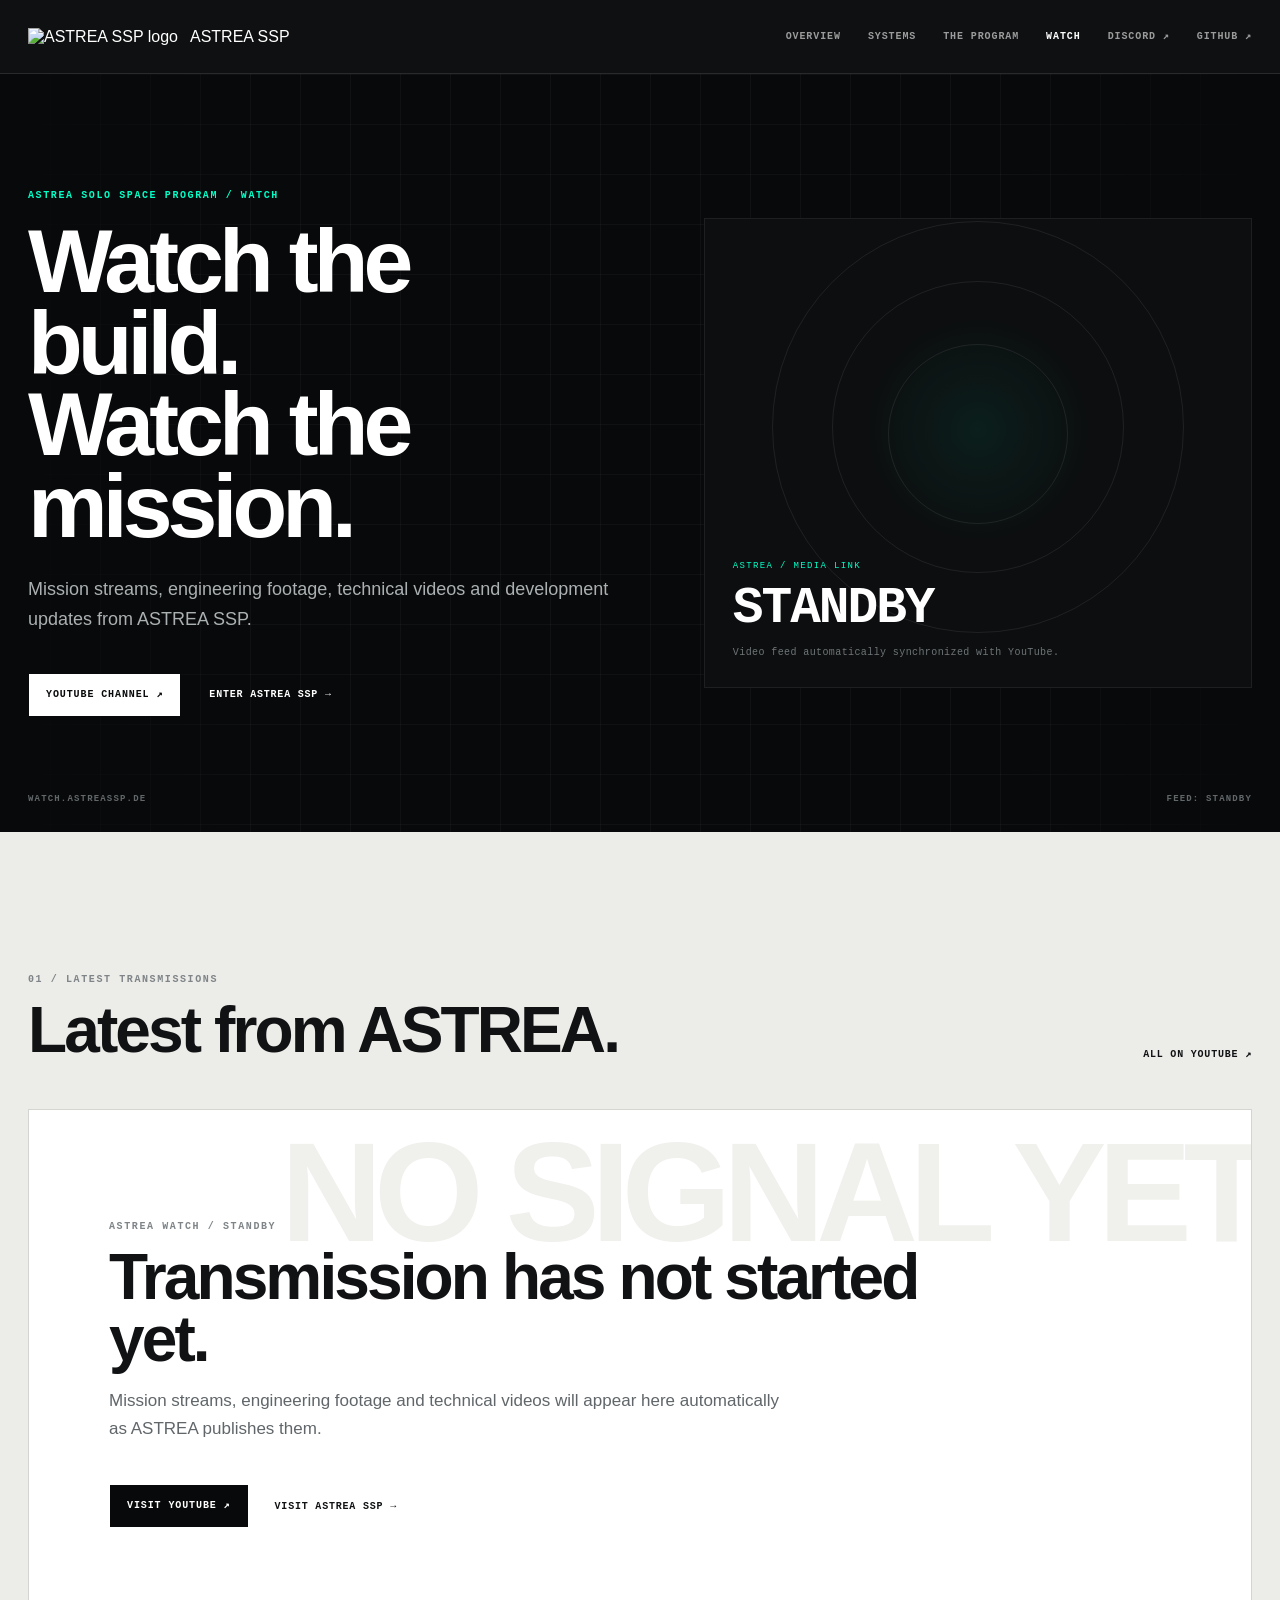
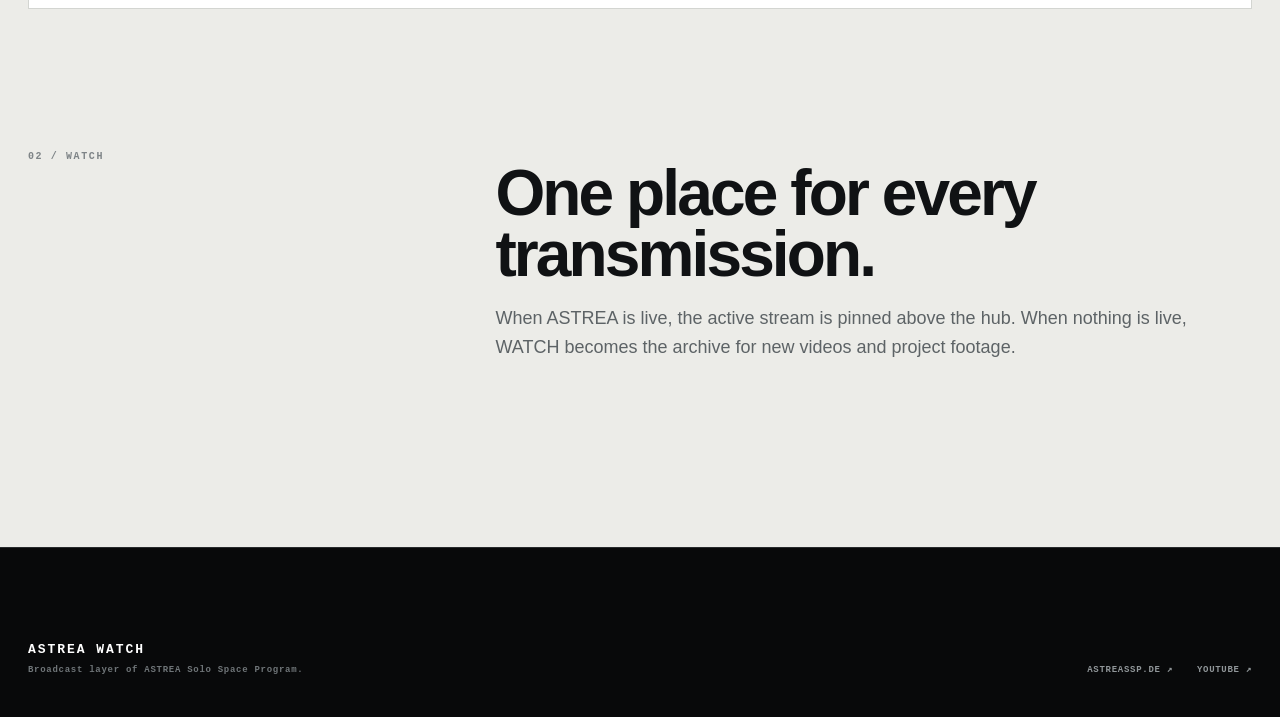
==== index.html @ 4e9db930 "Unify WATCH header with ASTREA SSP" ====
<!doctype html>
<html lang="en">
<head>
  <meta charset="utf-8">
  <meta name="viewport" content="width=device-width,initial-scale=1">
  <meta name="description" content="ASTREA WATCH - live mission streams, engineering footage and videos from ASTREA SSP.">
  <meta name="theme-color" content="#08090a">
  <title>ASTREA WATCH</title>
  <link rel="icon" type="image/png" href="https://astreassp.de/favicon.png">
  <link rel="stylesheet" href="/assets/site.css">
</head>
<body>
  <header class="site-header">
  <a class="brand" href="https://astreassp.de/" aria-label="ASTREA SSP home">
    <img class="brand-logo" src="https://astreassp.de/logo.png" alt="ASTREA SSP logo">
    <span>ASTREA SSP</span>
  </a>
  <button class="nav-toggle" aria-label="Open navigation" aria-expanded="false" data-i18n="menu">MENU</button>
  <nav class="nav">
    <a href="https://astreassp.de/" data-i18n="nav_overview">Overview</a>
    <a href="https://astreassp.de/projects.html" data-i18n="nav_projects">Systems</a>
    <a href="https://astreassp.de/about.html" data-i18n="nav_about">The Program</a>
    <a class="active" href="https://watch.astreassp.de/" data-i18n="nav_watch">Watch</a>
    <a href="https://discord.gg/NRd868Dkj2" target="_blank" rel="noreferrer" data-i18n="nav_discord">Discord ↗</a>
    <a class="nav-github" href="https://github.com/ASTREA-SSP" target="_blank" rel="noreferrer" data-i18n="nav_github">GitHub ↗</a>
  </nav>
</header>

  <main>
    <section class="live-shell" id="live-shell" hidden>
      <div class="live-inner">
        <div class="live-heading">
          <div>
            <p class="eyebrow live-eyebrow"><span class="live-dot"></span><span data-i18n="live_now">LIVE NOW</span></p>
            <h1 id="live-title">ASTREA LIVE</h1>
          </div>
          <a class="button button-ghost" id="live-youtube-link" href="https://www.youtube.com/@astreassp" target="_blank" rel="noreferrer" data-i18n="watch_youtube">Watch on YouTube ↗</a>
        </div>

        <div class="live-player">
          <iframe id="live-frame" title="ASTREA live stream" loading="eager" allow="autoplay; encrypted-media; picture-in-picture; web-share" allowfullscreen referrerpolicy="strict-origin-when-cross-origin"></iframe>
        </div>

        <div class="live-meta">
          <span>ASTREA / WATCH</span>
          <span data-i18n="live_feed">PRIMARY VIDEO FEED</span>
        </div>
      </div>
    </section>

    <section class="hero">
      <div class="hero-grid"></div>

      <div class="hero-copy">
        <p class="eyebrow">ASTREA SOLO SPACE PROGRAM / WATCH</p>
        <h1 data-i18n="hero_title">Watch the build.<br>Watch the mission.</h1>
        <p class="hero-lead" data-i18n="hero_lead">Mission streams, engineering footage, technical videos and development updates from ASTREA SSP.</p>

        <div class="hero-actions">
          <a class="button button-light" href="https://www.youtube.com/@astreassp" target="_blank" rel="noreferrer" data-i18n="youtube_channel">YouTube channel ↗</a>
          <a class="text-link" href="https://astreassp.de" data-i18n="back_program">Enter ASTREA SSP →</a>
        </div>
      </div>

      <div class="hero-panel" aria-hidden="true">
        <div class="signal-rings"></div>
        <div class="hero-panel-copy">
          <span class="panel-kicker">ASTREA / MEDIA LINK</span>
          <strong id="signal-state">STANDBY</strong>
          <span data-i18n="signal_copy">Video feed automatically synchronized with YouTube.</span>
        </div>
      </div>

      <div class="hero-meta">
        <span>WATCH.ASTREASSP.DE</span>
        <span id="sync-status">FEED: STANDBY</span>
      </div>
    </section>

    <section class="content-shell" id="video-content">
      <div class="section-heading">
        <div>
          <p class="section-label" data-i18n="latest_label">01 / LATEST TRANSMISSIONS</p>
          <h2 data-i18n="latest_title">Latest from ASTREA.</h2>
        </div>
        <a class="text-link dark-link" href="https://www.youtube.com/@astreassp/videos" target="_blank" rel="noreferrer" data-i18n="all_youtube">All on YouTube ↗</a>
      </div>

      <div class="video-grid" id="video-grid" hidden></div>

      <div class="empty-state" id="empty-state">
        <div class="empty-code">NO SIGNAL YET</div>
        <p class="eyebrow" data-i18n="empty_kicker">ASTREA WATCH / STANDBY</p>
        <h2 data-i18n="empty_title">Transmission has not started yet.</h2>
        <p data-i18n="empty_copy">Mission streams, engineering footage and technical videos will appear here automatically as ASTREA publishes them.</p>

        <div class="empty-actions">
          <a class="button button-dark" href="https://www.youtube.com/@astreassp" target="_blank" rel="noreferrer" data-i18n="visit_youtube">Visit YouTube ↗</a>
          <a class="text-link dark-link" href="https://astreassp.de" data-i18n="visit_program">Visit ASTREA SSP →</a>
        </div>
      </div>
    </section>

    <section class="about-watch">
      <div class="section-label" data-i18n="about_label">02 / WATCH</div>
      <div>
        <h2 data-i18n="about_title">One place for every transmission.</h2>
        <p data-i18n="about_copy">When ASTREA is live, the active stream is pinned above the hub. When nothing is live, WATCH becomes the archive for new videos and project footage.</p>
      </div>
    </section>
  </main>

  <footer class="site-footer">
    <div>
      <strong>ASTREA WATCH</strong>
      <span data-i18n="footer_copy">Broadcast layer of ASTREA Solo Space Program.</span>
    </div>
    <div class="footer-links">
      <a href="https://astreassp.de">astreassp.de ↗</a>
      <a href="https://www.youtube.com/@astreassp" target="_blank" rel="noreferrer">YouTube ↗</a>
    </div>
  </footer>

  <div class="player-modal" id="player-modal" hidden>
    <button class="modal-backdrop" type="button" data-close-player aria-label="Close video player"></button>
    <div class="modal-card" role="dialog" aria-modal="true" aria-labelledby="modal-title">
      <div class="modal-head">
        <div>
          <p class="eyebrow">ASTREA / WATCH</p>
          <h2 id="modal-title">Video</h2>
        </div>
        <button class="modal-close" type="button" data-close-player aria-label="Close video player">CLOSE</button>
      </div>
      <div class="modal-frame">
        <iframe id="modal-iframe" title="ASTREA video player" allow="autoplay; encrypted-media; picture-in-picture; web-share" allowfullscreen referrerpolicy="strict-origin-when-cross-origin"></iframe>
      </div>
    </div>
  </div>

  <script src="/assets/site.js"></script>
</body>
</html>
---- assets/site.css ----
:root{
  --black:#08090a;
  --ink:#101214;
  --paper:#ecece8;
  --white:#f6f6f2;
  --muted:#7e8487;
  --line:#d3d5d1;
  --dark-line:#282b2d;
  --accent:#00ffc8;
  --live:#ff3d3d;
  --max:1320px;
}

*{box-sizing:border-box}
html{scroll-behavior:smooth}
body{
  margin:0;
  background:var(--paper);
  color:var(--ink);
  font-family:Arial,Helvetica,sans-serif;
}
body.modal-open{overflow:hidden}
a{color:inherit;text-decoration:none}
button{font:inherit}
p{line-height:1.65}

.site-header{
  height:74px;
  padding:0 28px;
  display:flex;
  align-items:center;
  justify-content:space-between;
  background:rgba(8,9,10,.97);
  color:#fff;
  border-bottom:1px solid var(--dark-line);
  position:sticky;
  top:0;
  z-index:40;
}

.brand{
  display:flex;
  align-items:center;
  gap:12px;
}
.brand-mark{
  width:36px;
  height:36px;
  display:grid;
  place-items:center;
  border:1px solid #464b4e;
  color:var(--accent);
  font:900 19px/1 Arial,sans-serif;
}
.brand-copy{
  display:flex;
  flex-direction:column;
  gap:3px;
  font-family:monospace;
  letter-spacing:.16em;
}
.brand-copy strong{font-size:12px}
.brand-copy small{font-size:8px;color:#777d80}

.nav{
  display:flex;
  align-items:center;
  gap:27px;
  font:700 10px/1 monospace;
  text-transform:uppercase;
  letter-spacing:.09em;
}
.nav a{opacity:.58}
.nav a:hover,.nav a.active{opacity:1}
.nav-youtube{color:var(--accent)!important}
.nav-toggle{
  display:none;
  border:0;
  padding:10px 0;
  background:none;
  color:#fff;
  font:700 10px monospace;
}

.eyebrow,.section-label{
  margin:0;
  font:700 10px/1.4 monospace;
  letter-spacing:.16em;
  text-transform:uppercase;
  color:var(--muted);
}

.live-shell{
  background:#050606;
  color:#fff;
  border-bottom:1px solid #25292b;
}
.live-inner{
  max-width:1600px;
  margin:auto;
  padding:38px 28px 24px;
}
.live-heading{
  display:flex;
  justify-content:space-between;
  gap:40px;
  align-items:end;
  margin-bottom:24px;
}
.live-heading h1{
  margin:10px 0 0;
  max-width:1000px;
  font-size:clamp(32px,4vw,62px);
  line-height:.98;
  letter-spacing:-.04em;
}
.live-eyebrow{
  color:#fff;
  display:flex;
  align-items:center;
  gap:9px;
}
.live-dot{
  width:7px;
  height:7px;
  background:var(--live);
  border-radius:50%;
  box-shadow:0 0 0 6px rgba(255,61,61,.09);
  animation:pulse 1.6s infinite;
}
@keyframes pulse{
  50%{box-shadow:0 0 0 12px rgba(255,61,61,0)}
}
.live-player{
  position:relative;
  aspect-ratio:16/9;
  width:100%;
  background:#000;
  border:1px solid #272b2e;
}
.live-player iframe,.modal-frame iframe{
  display:block;
  width:100%;
  height:100%;
  border:0;
}
.live-meta{
  margin-top:14px;
  display:flex;
  justify-content:space-between;
  color:#62676a;
  font:700 9px/1.4 monospace;
  letter-spacing:.13em;
}

.hero{
  position:relative;
  min-height:calc(92vh - 74px);
  overflow:hidden;
  display:grid;
  grid-template-columns:1.05fr .95fr;
  align-items:center;
  gap:70px;
  padding:clamp(70px,9vw,130px) max(28px,calc((100vw - var(--max))/2));
  background:var(--black);
  color:#fff;
}
.hero-grid{
  position:absolute;
  inset:0;
  background-image:
    linear-gradient(rgba(255,255,255,.035) 1px,transparent 1px),
    linear-gradient(90deg,rgba(255,255,255,.035) 1px,transparent 1px);
  background-size:50px 50px;
  mask-image:linear-gradient(to right,transparent,black 20%,black 80%,transparent);
}
.hero-copy{
  position:relative;
  z-index:2;
  max-width:760px;
}
.hero .eyebrow{color:var(--accent)}
.hero h1{
  margin:18px 0 28px;
  font-size:clamp(54px,7vw,104px);
  line-height:.91;
  letter-spacing:-.055em;
}
.hero-lead{
  max-width:620px;
  margin:0;
  color:#abb0b2;
  font-size:18px;
}
.hero-actions{
  display:flex;
  align-items:center;
  gap:28px;
  margin-top:38px;
  flex-wrap:wrap;
}
.button{
  display:inline-flex;
  align-items:center;
  justify-content:center;
  min-height:44px;
  padding:13px 17px;
  border:1px solid currentColor;
  font:700 10px/1 monospace;
  letter-spacing:.09em;
  text-transform:uppercase;
}
.button-light{background:#fff;color:#08090a}
.button-dark{background:#08090a;color:#fff}
.button-ghost{background:transparent;color:#fff;border-color:#474c4f}
.text-link{
  font:700 10px/1.3 monospace;
  letter-spacing:.08em;
  text-transform:uppercase;
}
.dark-link{color:#101214}

.hero-panel{
  position:relative;
  z-index:2;
  min-height:470px;
  border:1px solid rgba(255,255,255,.07);
  overflow:hidden;
  background:
    radial-gradient(circle at 50% 45%,rgba(0,255,200,.07),transparent 30%),
    #0c0e0f;
}
.signal-rings,
.signal-rings:before,
.signal-rings:after{
  position:absolute;
  left:50%;
  top:46%;
  border:1px solid rgba(255,255,255,.08);
  border-radius:50%;
  transform:translate(-50%,-50%);
}
.signal-rings{width:180px;height:180px}
.signal-rings:before,.signal-rings:after{content:""}
.signal-rings:before{width:290px;height:290px}
.signal-rings:after{width:410px;height:410px}
.hero-panel-copy{
  position:absolute;
  left:28px;
  right:28px;
  bottom:26px;
  display:grid;
  gap:8px;
  font-family:monospace;
}
.panel-kicker{
  color:var(--accent);
  font-size:9px;
  letter-spacing:.15em;
}
.hero-panel-copy strong{
  font-size:clamp(28px,4vw,52px);
  letter-spacing:-.04em;
}
.hero-panel-copy span:last-child{
  max-width:390px;
  color:#6f7578;
  font-size:10px;
  line-height:1.6;
  letter-spacing:.04em;
}
.hero-meta{
  position:absolute;
  z-index:2;
  left:max(28px,calc((100vw - var(--max))/2));
  right:max(28px,calc((100vw - var(--max))/2));
  bottom:28px;
  display:flex;
  justify-content:space-between;
  color:#62676a;
  font:700 9px/1 monospace;
  letter-spacing:.13em;
}

.content-shell{
  max-width:var(--max);
  margin:auto;
  padding:clamp(90px,11vw,150px) 28px;
}
.section-heading{
  display:flex;
  justify-content:space-between;
  align-items:end;
  gap:40px;
  margin-bottom:48px;
}
.section-heading h2,.about-watch h2,.empty-state h2{
  margin:13px 0 0;
  font-size:clamp(40px,5vw,72px);
  line-height:.96;
  letter-spacing:-.045em;
}

.video-grid{
  display:grid;
  grid-template-columns:repeat(3,minmax(0,1fr));
  gap:28px 18px;
}
.video-card{
  cursor:pointer;
  border:0;
  padding:0;
  text-align:left;
  background:transparent;
  color:var(--ink);
}
.video-thumb{
  position:relative;
  aspect-ratio:16/9;
  overflow:hidden;
  background:#111;
  border:1px solid #c8cac6;
}
.video-thumb img{
  width:100%;
  height:100%;
  display:block;
  object-fit:cover;
  transition:transform .25s ease,opacity .25s ease;
}
.video-card:hover .video-thumb img{transform:scale(1.018);opacity:.9}
.video-play{
  position:absolute;
  left:18px;
  bottom:18px;
  width:42px;
  height:42px;
  display:grid;
  place-items:center;
  background:rgba(8,9,10,.9);
  color:#fff;
  border:1px solid rgba(255,255,255,.22);
  font-size:13px;
}
.video-meta{
  display:flex;
  justify-content:space-between;
  gap:18px;
  margin-top:14px;
  color:#7c8285;
  font:700 9px/1.4 monospace;
  letter-spacing:.08em;
  text-transform:uppercase;
}
.video-card h3{
  margin:8px 0 0;
  font-size:21px;
  line-height:1.15;
  letter-spacing:-.025em;
}

.empty-state{
  position:relative;
  overflow:hidden;
  min-height:500px;
  padding:clamp(38px,7vw,80px);
  display:flex;
  flex-direction:column;
  justify-content:end;
  background:#fff;
  border:1px solid var(--line);
}
.empty-code{
  position:absolute;
  right:-10px;
  top:20px;
  z-index:0;
  color:#f0f0ed;
  font:900 clamp(65px,11vw,150px)/.9 Arial,sans-serif;
  letter-spacing:-.06em;
  user-select:none;
  pointer-events:none;
}

.empty-state > :not(.empty-code){
  position:relative;
  z-index:1;
}
.empty-state h2{max-width:850px}
.empty-state>p:not(.eyebrow){
  max-width:690px;
  color:#606669;
  font-size:17px;
}
.empty-actions{
  display:flex;
  align-items:center;
  gap:26px;
  margin-top:24px;
  flex-wrap:wrap;
}

.about-watch{
  max-width:var(--max);
  margin:auto;
  padding:0 28px clamp(100px,13vw,180px);
  display:grid;
  grid-template-columns:.7fr 1.3fr;
  gap:60px;
}
.about-watch h2{max-width:850px}
.about-watch p{
  max-width:720px;
  color:#5d6366;
  font-size:18px;
}

.site-footer{
  min-height:170px;
  padding:42px max(28px,calc((100vw - var(--max))/2));
  display:flex;
  align-items:end;
  justify-content:space-between;
  gap:40px;
  background:#08090a;
  color:#fff;
  border-top:1px solid #282b2d;
}
.site-footer>div:first-child{
  display:grid;
  gap:8px;
}
.site-footer strong{
  font:800 13px monospace;
  letter-spacing:.15em;
}
.site-footer span{
  color:#6f7578;
  font:600 9px monospace;
  letter-spacing:.08em;
}
.footer-links{
  display:flex;
  gap:24px;
  color:#909699;
  font:700 9px monospace;
  text-transform:uppercase;
  letter-spacing:.08em;
}

.player-modal{
  position:fixed;
  inset:0;
  z-index:100;
  display:grid;
  place-items:center;
  padding:28px;
}
.player-modal[hidden]{display:none}
.modal-backdrop{
  position:absolute;
  inset:0;
  border:0;
  background:rgba(0,0,0,.82);
  backdrop-filter:blur(8px);
}
.modal-card{
  position:relative;
  z-index:2;
  width:min(1200px,100%);
  background:#08090a;
  color:#fff;
  border:1px solid #33383a;
  box-shadow:0 40px 100px rgba(0,0,0,.5);
}
.modal-head{
  min-height:90px;
  padding:22px 24px;
  display:flex;
  align-items:center;
  justify-content:space-between;
  gap:30px;
}
.modal-head .eyebrow{color:var(--accent)}
.modal-head h2{
  margin:5px 0 0;
  max-width:900px;
  font-size:clamp(21px,3vw,34px);
  line-height:1.05;
}
.modal-close{
  border:1px solid #4a4f52;
  padding:10px 12px;
  background:transparent;
  color:#fff;
  cursor:pointer;
  font:700 9px monospace;
}
.modal-frame{aspect-ratio:16/9;background:#000}

@media(max-width:980px){
  .hero{grid-template-columns:1fr;min-height:auto;padding-bottom:110px}
  .hero-panel{min-height:360px}
  .video-grid{grid-template-columns:repeat(2,minmax(0,1fr))}
  .about-watch{grid-template-columns:1fr}
}

@media(max-width:700px){
  .site-header{height:64px;padding:0 18px}
  .nav-toggle{display:block}
  .nav{
    position:absolute;
    left:0;
    right:0;
    top:64px;
    display:none;
    flex-direction:column;
    align-items:flex-start;
    gap:0;
    padding:12px 18px 20px;
    background:#08090a;
    border-top:1px solid #282b2d;
    border-bottom:1px solid #282b2d;
  }
  .nav.open{display:flex}
  .nav a{width:100%;padding:13px 0}
  .live-inner{padding:28px 18px 18px}
  .live-heading{align-items:flex-start;flex-direction:column}
  .live-heading .button{width:100%}
  .hero{
    padding:60px 18px 100px;
    gap:44px;
  }
  .hero h1{font-size:clamp(49px,16vw,78px)}
  .hero-actions{align-items:stretch;gap:15px;flex-direction:column}
  .hero-actions .button,.hero-actions .text-link{width:100%;text-align:center}
  .hero-meta{left:18px;right:18px}
  .content-shell{padding:80px 18px}
  .section-heading{align-items:flex-start;flex-direction:column}
  .video-grid{grid-template-columns:1fr}
  .about-watch{padding:0 18px 100px}
  .site-footer{padding:38px 18px;align-items:flex-start;flex-direction:column}
  .footer-links{flex-wrap:wrap}
  .player-modal{padding:10px}
  .modal-head{align-items:flex-start;flex-direction:column}
  .modal-close{width:100%}
}
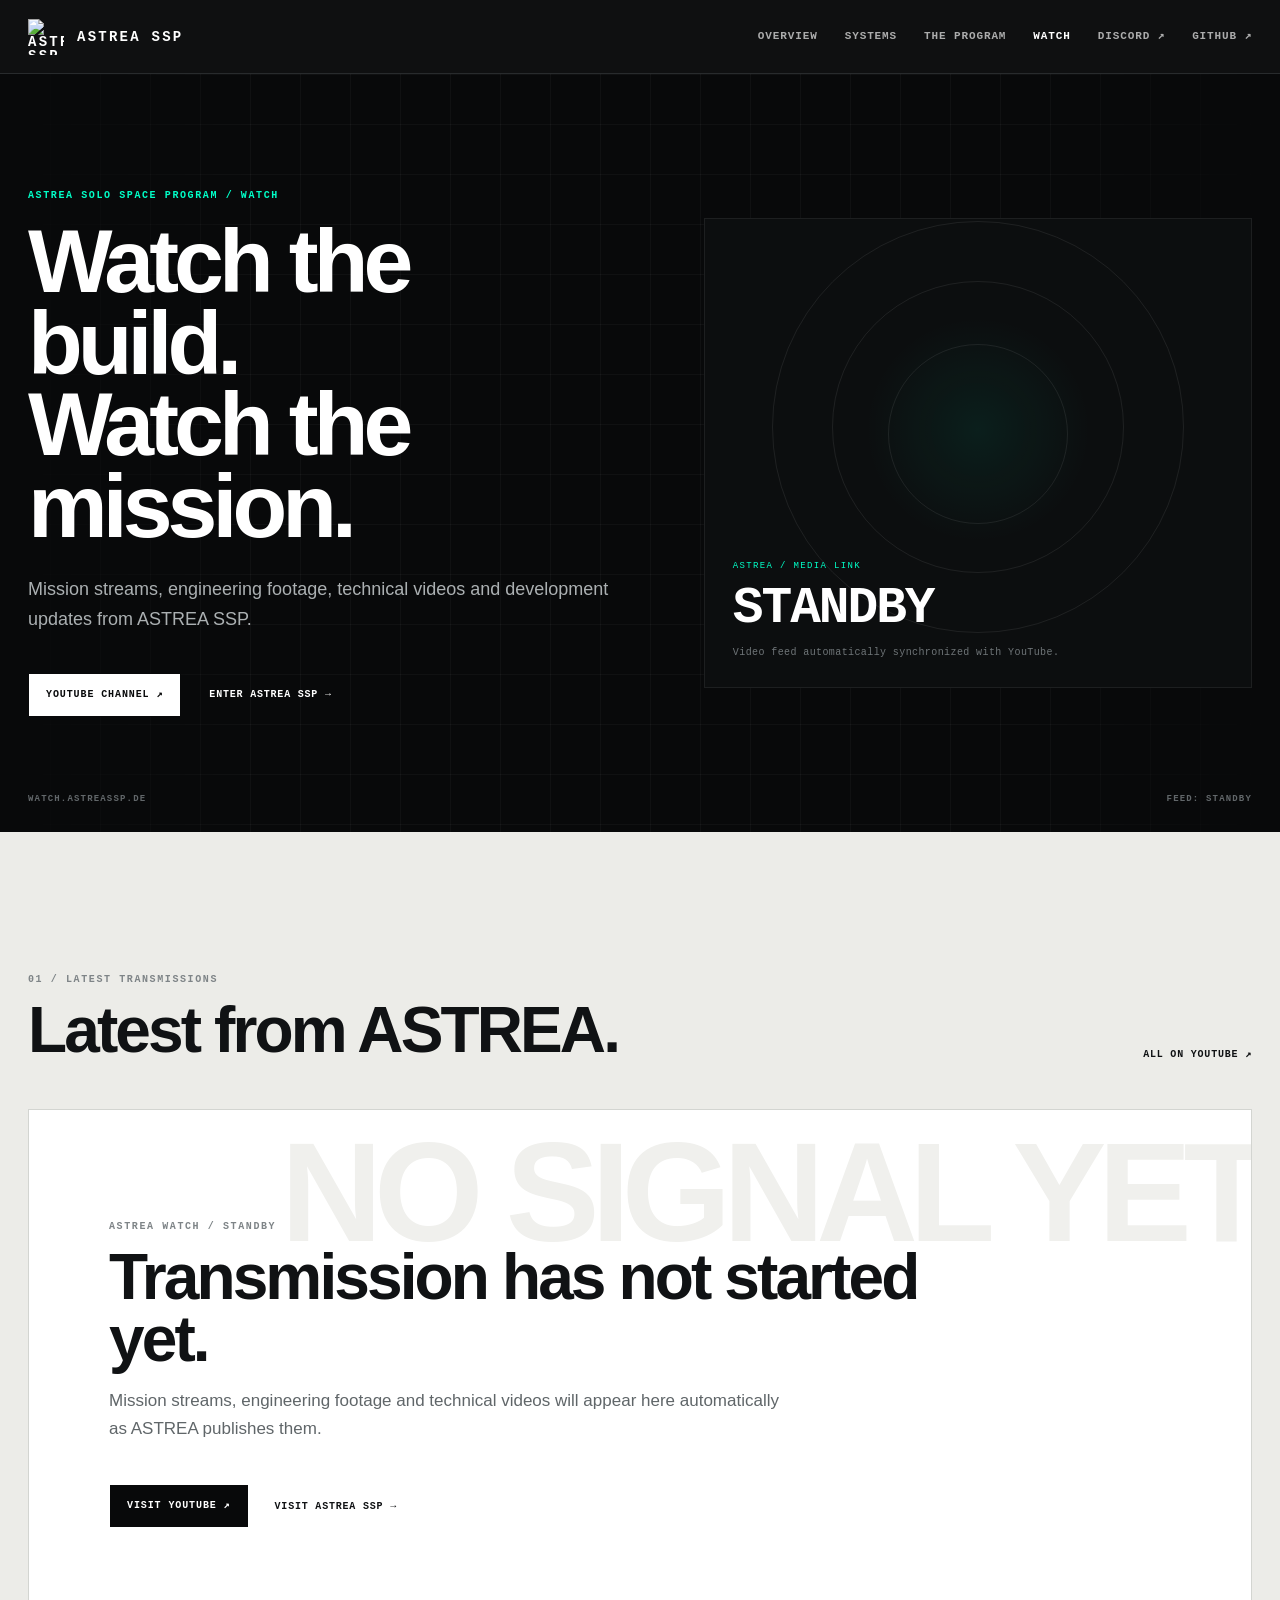
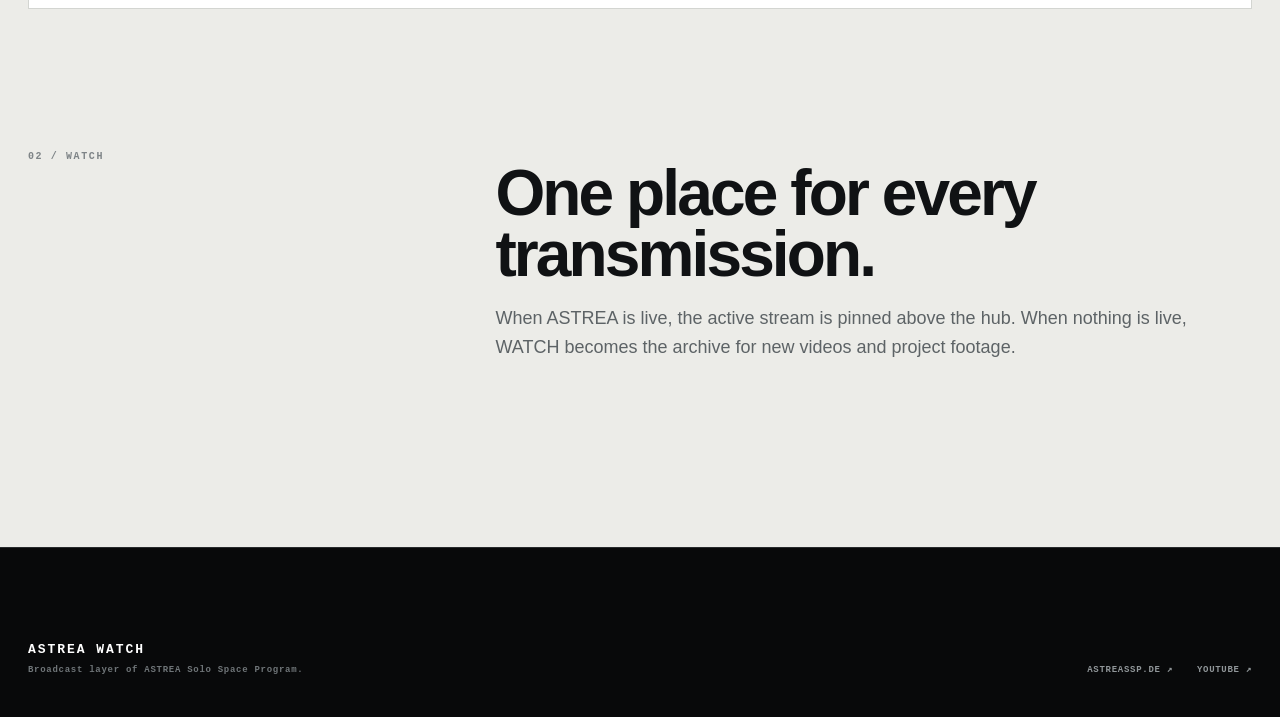
==== commit 68778e23: "Use clean ASTREA projects URL in index.html" ====
--- a/index.html
+++ b/index.html
@@ -18,7 +18,7 @@
   <button class="nav-toggle" aria-label="Open navigation" aria-expanded="false" data-i18n="menu">MENU</button>
   <nav class="nav">
     <a href="https://astreassp.de/" data-i18n="nav_overview">Overview</a>
-    <a href="https://astreassp.de/projects.html" data-i18n="nav_projects">Systems</a>
+    <a href="https://astreassp.de/projects" data-i18n="nav_projects">Systems</a>
     <a href="https://astreassp.de/about.html" data-i18n="nav_about">The Program</a>
     <a class="active" href="https://watch.astreassp.de/" data-i18n="nav_watch">Watch</a>
     <a href="https://discord.gg/NRd868Dkj2" target="_blank" rel="noreferrer" data-i18n="nav_discord">Discord ↗</a>
--- a/assets/site.css
+++ b/assets/site.css
@@ -38,41 +38,11 @@
   z-index:40;
 }
 
-.brand{
-  display:flex;
-  align-items:center;
-  gap:12px;
-}
-.brand-mark{
-  width:36px;
-  height:36px;
-  display:grid;
-  place-items:center;
-  border:1px solid #464b4e;
-  color:var(--accent);
-  font:900 19px/1 Arial,sans-serif;
-}
-.brand-copy{
-  display:flex;
-  flex-direction:column;
-  gap:3px;
-  font-family:monospace;
-  letter-spacing:.16em;
-}
-.brand-copy strong{font-size:12px}
-.brand-copy small{font-size:8px;color:#777d80}
-
-.nav{
-  display:flex;
-  align-items:center;
-  gap:27px;
-  font:700 10px/1 monospace;
-  text-transform:uppercase;
-  letter-spacing:.09em;
-}
-.nav a{opacity:.58}
+.brand{display:flex;align-items:center;gap:13px;font:800 14px/1 monospace;letter-spacing:.16em}.brand-logo{width:36px;height:36px;object-fit:contain}
+
+.nav{display:flex;align-items:center;gap:27px;font:600 11px/1 monospace;text-transform:uppercase;letter-spacing:.08em}
+.nav a{opacity:.65}
 .nav a:hover,.nav a.active{opacity:1}
-.nav-youtube{color:var(--accent)!important}
 .nav-toggle{
   display:none;
   border:0;
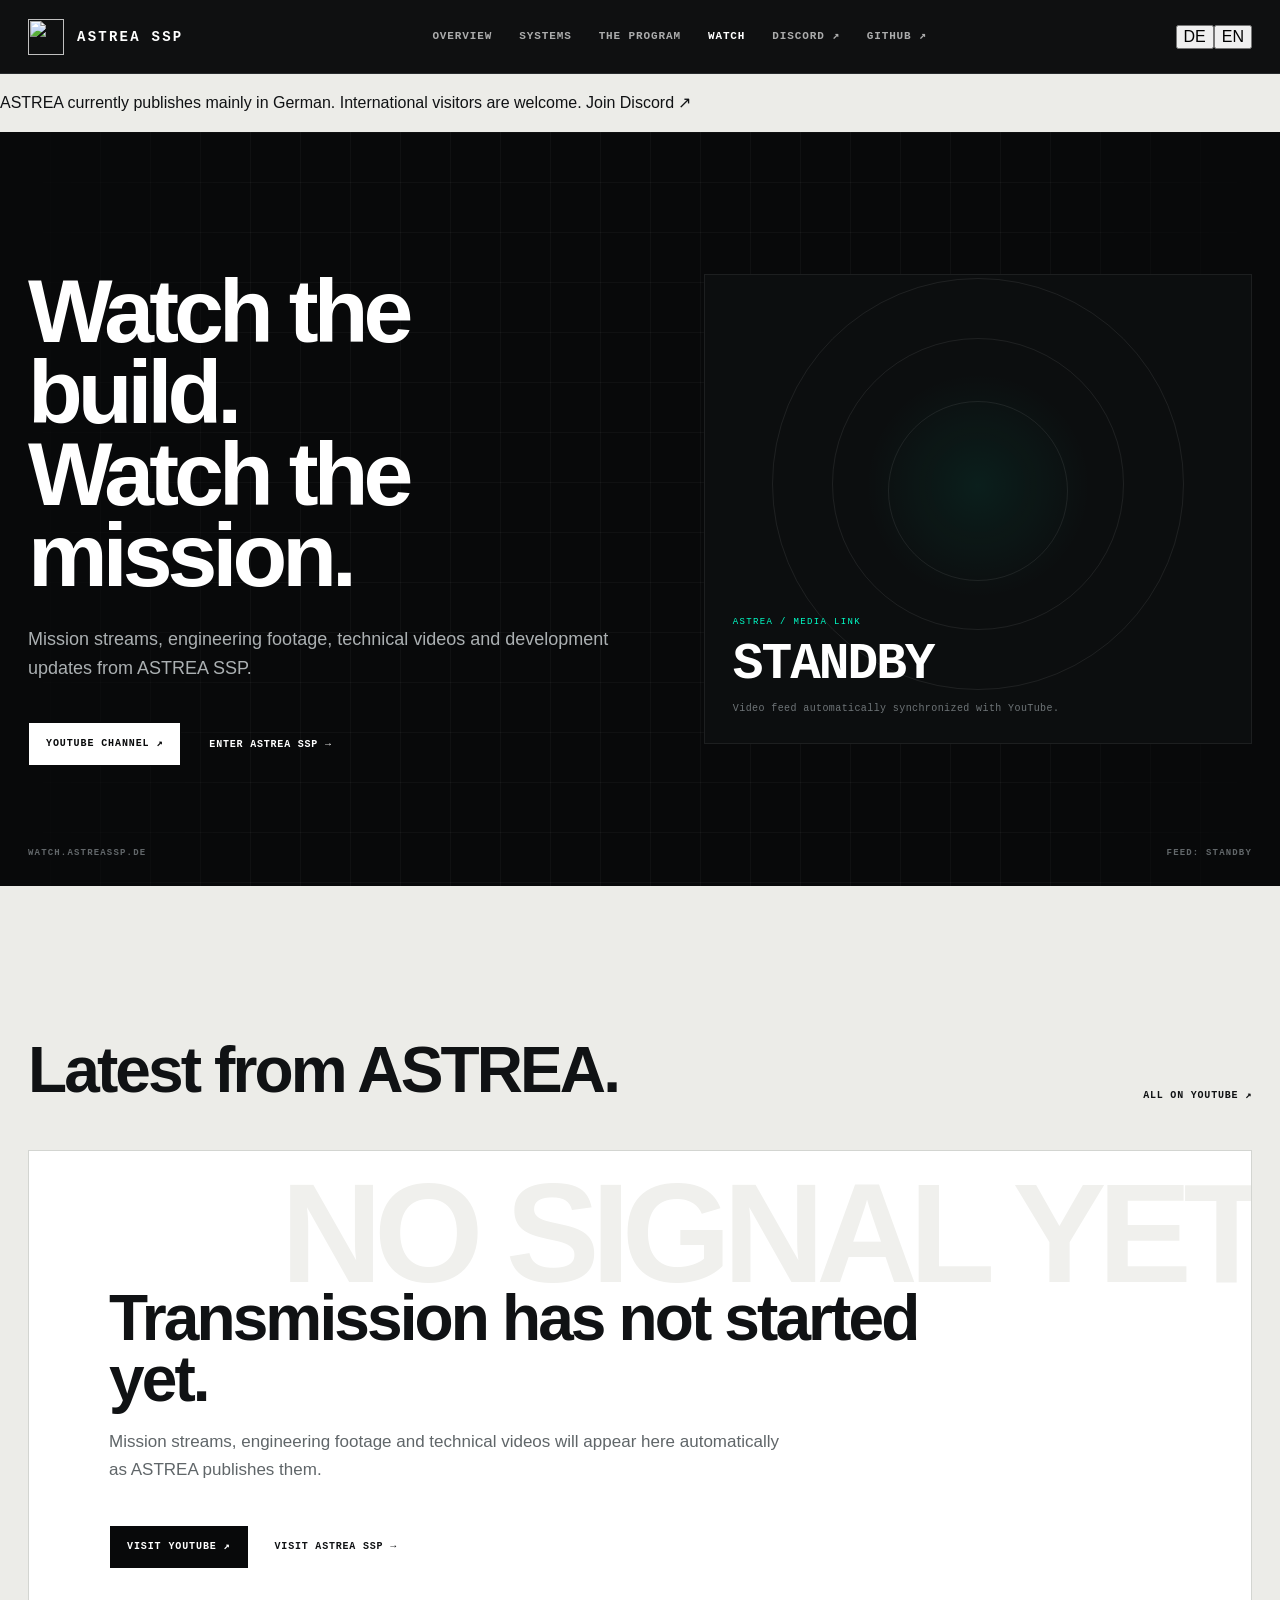
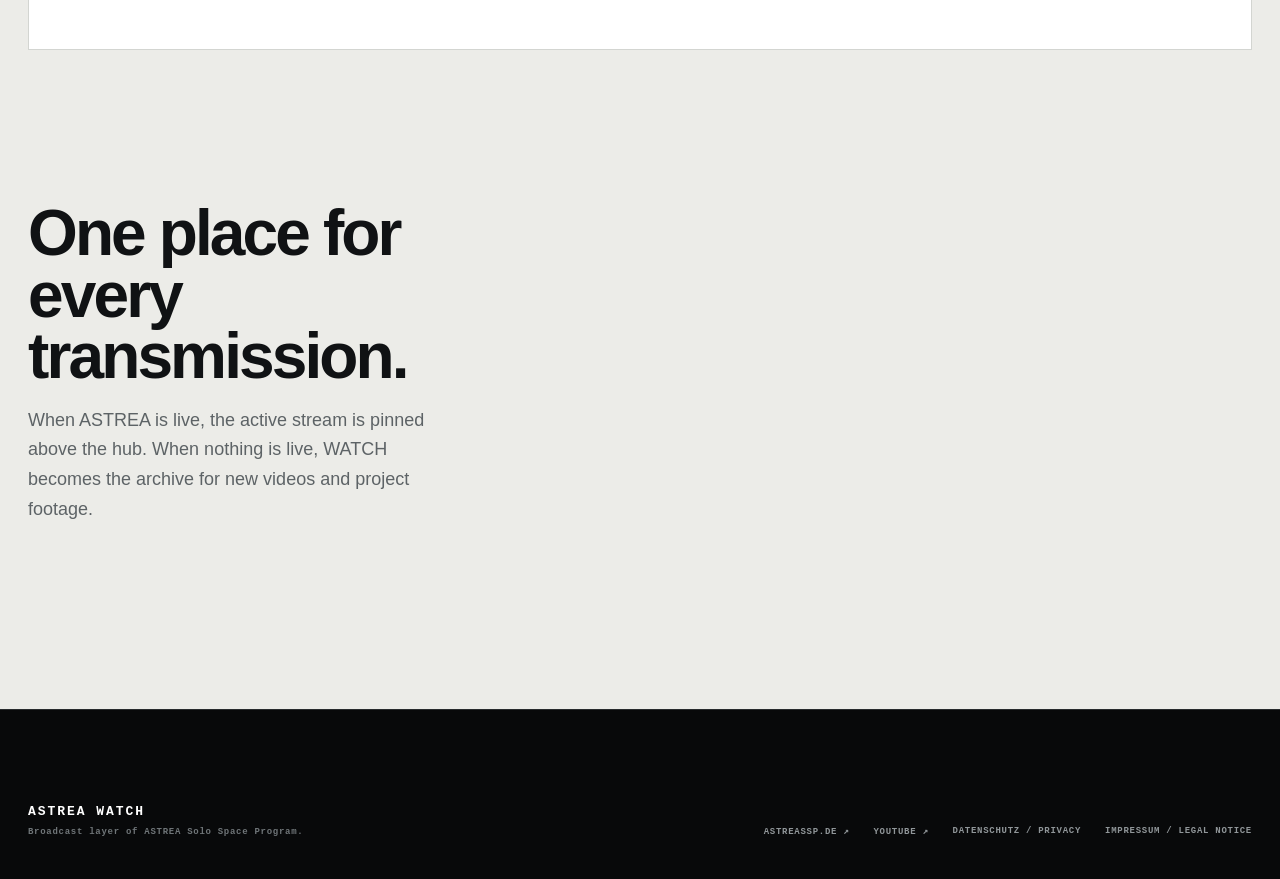
==== commit 0452c863: "Gate YouTube embeds, remove third-party thumbnails and improve language accessibility" ====
--- a/index.html
+++ b/index.html
@@ -12,14 +12,14 @@
 <body>
   <header class="site-header">
   <a class="brand" href="https://astreassp.de/" aria-label="ASTREA SSP home">
-    <img class="brand-logo" src="https://astreassp.de/logo.png" alt="ASTREA SSP logo">
+    <img class="brand-logo" src="https://astreassp.de/logo.png" alt="">
     <span>ASTREA SSP</span>
   </a>
-  <button class="nav-toggle" aria-label="Open navigation" aria-expanded="false" data-i18n="menu">MENU</button>
+  <button type="button" class="nav-toggle" aria-label="Open navigation" aria-expanded="false" data-i18n="menu">MENU</button>
   <nav class="nav">
     <a href="https://astreassp.de/" data-i18n="nav_overview">Overview</a>
     <a href="https://astreassp.de/projects" data-i18n="nav_projects">Systems</a>
-    <a href="https://astreassp.de/about.html" data-i18n="nav_about">The Program</a>
+    <a href="https://astreassp.de/about" data-i18n="nav_about">The Program</a>
     <a class="active" href="https://watch.astreassp.de/" data-i18n="nav_watch">Watch</a>
     <a href="https://discord.gg/NRd868Dkj2" target="_blank" rel="noreferrer" data-i18n="nav_discord">Discord ↗</a>
     <a class="nav-github" href="https://github.com/ASTREA-SSP" target="_blank" rel="noreferrer" data-i18n="nav_github">GitHub ↗</a>
@@ -38,7 +38,8 @@
         </div>
 
         <div class="live-player">
-          <iframe id="live-frame" title="ASTREA live stream" loading="eager" allow="autoplay; encrypted-media; picture-in-picture; web-share" allowfullscreen referrerpolicy="strict-origin-when-cross-origin"></iframe>
+          <button id="live-consent" class="video-consent live-consent" type="button" hidden>Load YouTube livestream</button>
+          <iframe id="live-frame" loading="lazy" title="ASTREA live stream" allow="autoplay; encrypted-media; picture-in-picture; web-share" allowfullscreen referrerpolicy="strict-origin-when-cross-origin"></iframe>
         </div>
 
         <div class="live-meta">
@@ -52,7 +53,7 @@
       <div class="hero-grid"></div>
 
       <div class="hero-copy">
-        <p class="eyebrow">ASTREA SOLO SPACE PROGRAM / WATCH</p>
+        
         <h1 data-i18n="hero_title">Watch the build.<br>Watch the mission.</h1>
         <p class="hero-lead" data-i18n="hero_lead">Mission streams, engineering footage, technical videos and development updates from ASTREA SSP.</p>
 
@@ -80,7 +81,7 @@
     <section class="content-shell" id="video-content">
       <div class="section-heading">
         <div>
-          <p class="section-label" data-i18n="latest_label">01 / LATEST TRANSMISSIONS</p>
+          
           <h2 data-i18n="latest_title">Latest from ASTREA.</h2>
         </div>
         <a class="text-link dark-link" href="https://www.youtube.com/@astreassp/videos" target="_blank" rel="noreferrer" data-i18n="all_youtube">All on YouTube ↗</a>
@@ -90,7 +91,7 @@
 
       <div class="empty-state" id="empty-state">
         <div class="empty-code">NO SIGNAL YET</div>
-        <p class="eyebrow" data-i18n="empty_kicker">ASTREA WATCH / STANDBY</p>
+        
         <h2 data-i18n="empty_title">Transmission has not started yet.</h2>
         <p data-i18n="empty_copy">Mission streams, engineering footage and technical videos will appear here automatically as ASTREA publishes them.</p>
 
@@ -102,7 +103,7 @@
     </section>
 
     <section class="about-watch">
-      <div class="section-label" data-i18n="about_label">02 / WATCH</div>
+      
       <div>
         <h2 data-i18n="about_title">One place for every transmission.</h2>
         <p data-i18n="about_copy">When ASTREA is live, the active stream is pinned above the hub. When nothing is live, WATCH becomes the archive for new videos and project footage.</p>
@@ -118,6 +119,8 @@
     <div class="footer-links">
       <a href="https://astreassp.de">astreassp.de ↗</a>
       <a href="https://www.youtube.com/@astreassp" target="_blank" rel="noreferrer">YouTube ↗</a>
+      <a href="https://astreassp.de/privacy">Datenschutz / Privacy</a>
+      <a href="https://astreassp.de/impressum">Impressum / Legal notice</a>
     </div>
   </footer>
 
@@ -126,13 +129,14 @@
     <div class="modal-card" role="dialog" aria-modal="true" aria-labelledby="modal-title">
       <div class="modal-head">
         <div>
-          <p class="eyebrow">ASTREA / WATCH</p>
+          
           <h2 id="modal-title">Video</h2>
         </div>
         <button class="modal-close" type="button" data-close-player aria-label="Close video player">CLOSE</button>
       </div>
       <div class="modal-frame">
-        <iframe id="modal-iframe" title="ASTREA video player" allow="autoplay; encrypted-media; picture-in-picture; web-share" allowfullscreen referrerpolicy="strict-origin-when-cross-origin"></iframe>
+        <div class="video-consent" id="player-consent"><p id="player-consent-text"></p><button id="player-consent-button" class="button button-light" type="button">Load video</button></div>
+        <iframe id="modal-iframe" hidden title="ASTREA video player" allow="autoplay; encrypted-media; picture-in-picture; web-share" allowfullscreen referrerpolicy="strict-origin-when-cross-origin"></iframe>
       </div>
     </div>
   </div>
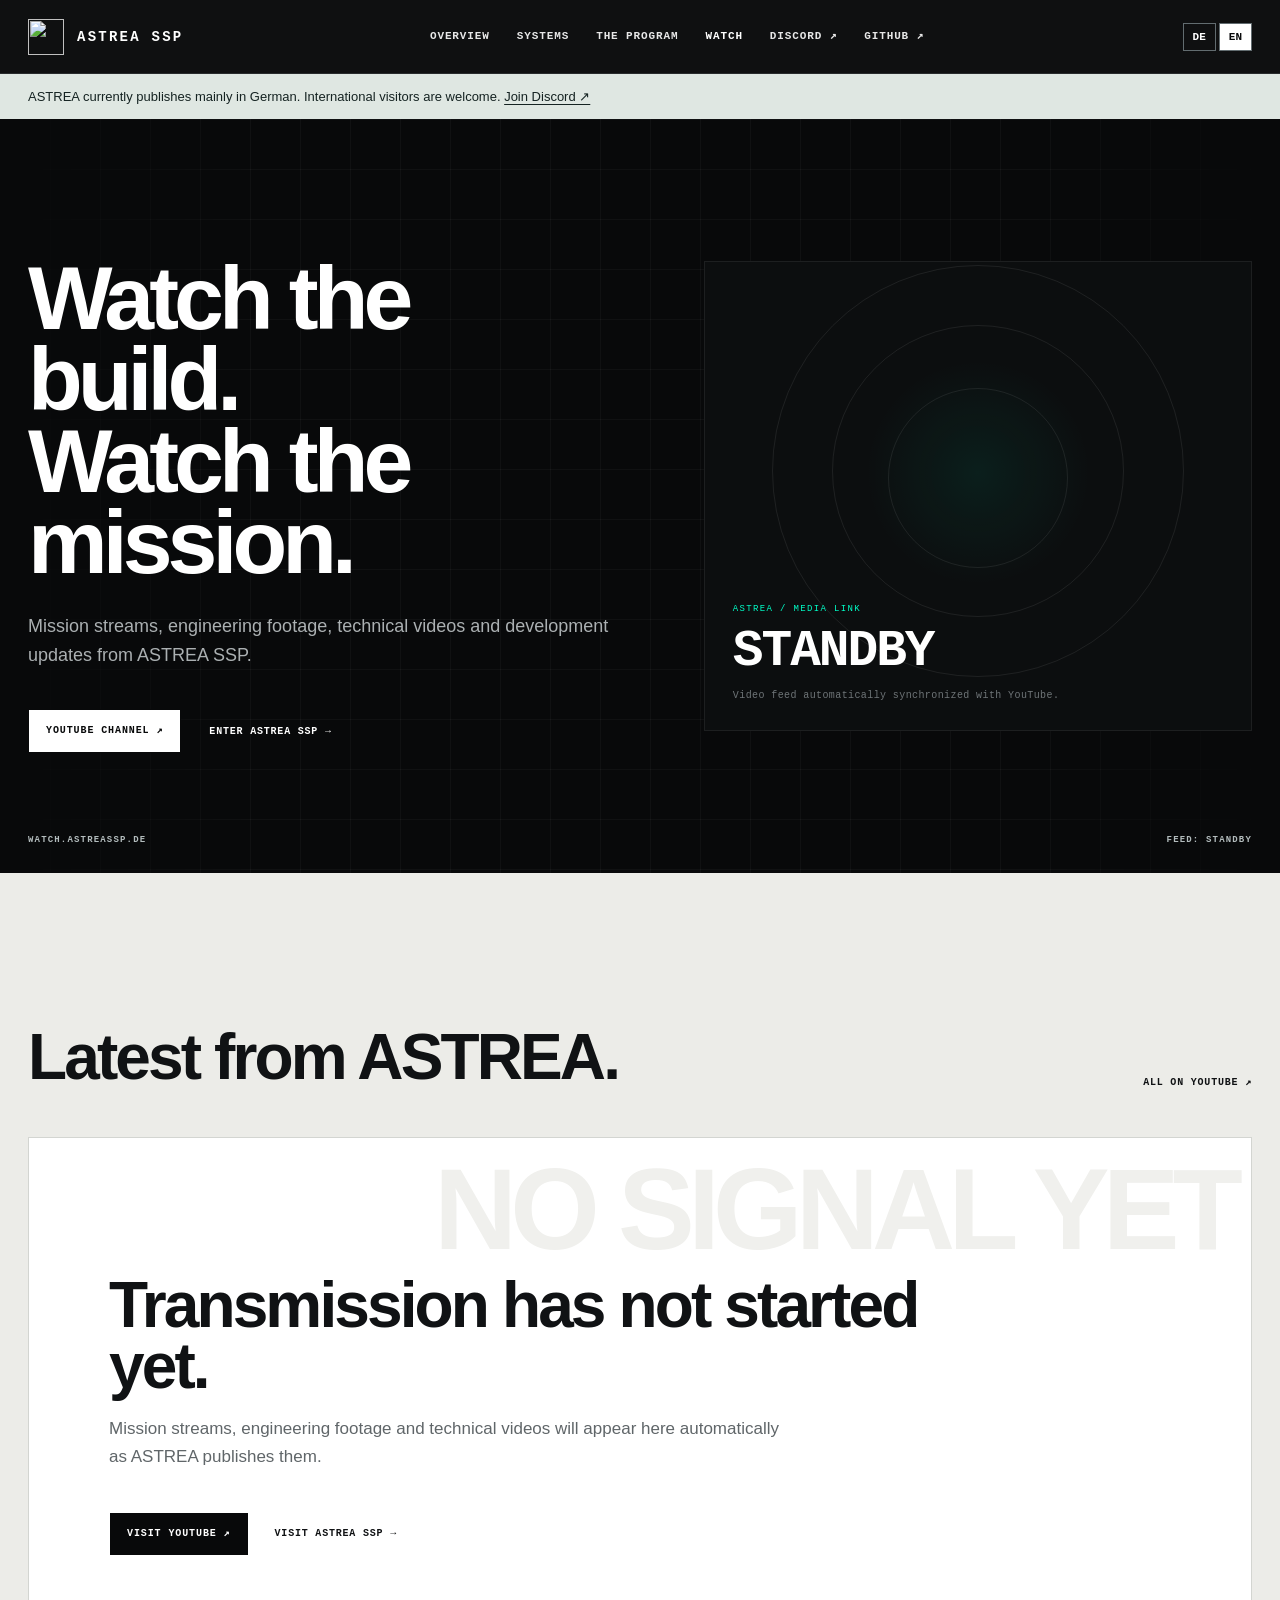
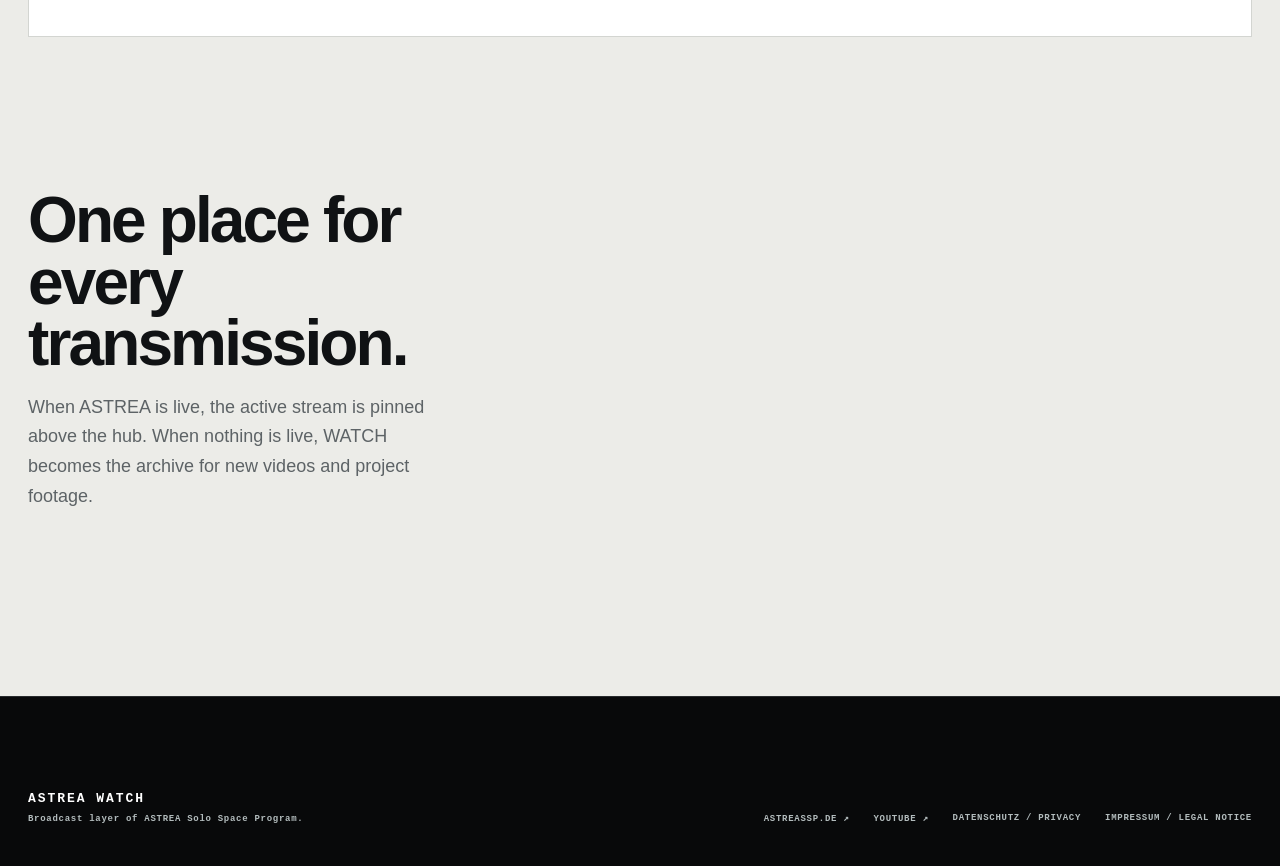
==== commit b1601a3c: "Add WATCH canonical URL and social search metadata" ====
--- a/index.html
+++ b/index.html
@@ -5,7 +5,16 @@
   <meta name="viewport" content="width=device-width,initial-scale=1">
   <meta name="description" content="ASTREA WATCH - live mission streams, engineering footage and videos from ASTREA SSP.">
   <meta name="theme-color" content="#08090a">
-  <title>ASTREA WATCH</title>
+  <title>ASTREA WATCH | Videos und Livestreams von ASTREA SSP</title>
+  <link rel="canonical" href="https://watch.astreassp.de/">
+  <meta name="robots" content="index,follow,max-snippet:-1">
+  <meta property="og:type" content="website">
+  <meta property="og:site_name" content="ASTREA SSP">
+  <meta property="og:title" content="ASTREA WATCH | Videos und Livestreams">
+  <meta property="og:description" content="Videos, Livestreams und technische Updates aus dem ASTREA Solo Space Program.">
+  <meta property="og:url" content="https://watch.astreassp.de/">
+  <meta property="og:image" content="https://astreassp.de/logo.png">
+  <meta name="twitter:card" content="summary">
   <link rel="icon" type="image/png" href="https://astreassp.de/favicon.png">
   <link rel="stylesheet" href="/assets/site.css">
 </head>
--- a/assets/site.css
+++ b/assets/site.css
@@ -515,3 +515,25 @@
   .modal-head{align-items:flex-start;flex-direction:column}
   .modal-close{width:100%}
 }
+
+/* Accessible navigation, consent gates and local video placeholders */
+:focus-visible{outline:3px solid #00d6ad;outline-offset:4px}
+.nav a{opacity:.9}
+.language-switch{display:flex;gap:3px;margin-left:12px;flex:none}
+.language-switch button{background:transparent;border:1px solid #626c70;color:#fff;padding:7px 9px;font:700 11px monospace;cursor:pointer}
+.language-switch button[aria-pressed="true"]{background:#fff;color:#08090a}
+.language-note{margin:0;padding:12px max(28px,calc((100vw - var(--max))/2));background:#dfe7e2;color:#152322;font-size:13px}
+.language-note a{text-decoration:underline;text-underline-offset:3px}
+.video-thumb--local{display:flex;align-items:center;justify-content:center;background:#0d1214}
+.video-thumbnail-label{font:800 clamp(15px,2.1vw,24px) monospace;letter-spacing:.16em;color:#b8c7c7}
+.video-consent{display:flex;flex-direction:column;align-items:center;justify-content:center;gap:18px;padding:28px;text-align:center;line-height:1.6;background:#0c1012;color:#fff;min-height:180px}
+.video-consent[hidden],iframe[hidden]{display:none!important}
+.live-consent{position:absolute;inset:0;width:100%;height:100%;cursor:pointer;border:0;font:700 clamp(14px,2vw,20px)/1.5 monospace}
+.modal-frame{position:relative}
+.modal-frame .video-consent{aspect-ratio:16/9}
+.footer-links{flex-wrap:wrap}
+.site-footer span,.footer-links,.hero-meta,.live-meta{color:#b3bcbd}
+.empty-code{font-size:clamp(44px,9vw,130px);right:15px}
+@media(max-width:980px){.language-switch{margin-left:auto;margin-right:10px}}
+@media(max-width:700px){.language-switch{gap:2px}.language-switch button{padding:7px 6px}.site-footer{align-items:flex-start;flex-direction:column}.hero-panel{min-height:320px}}
+@media(prefers-reduced-motion:reduce){html{scroll-behavior:auto}.live-dot{animation:none}.video-thumb img,.video-card:hover .video-thumb img{transition:none;transform:none}}
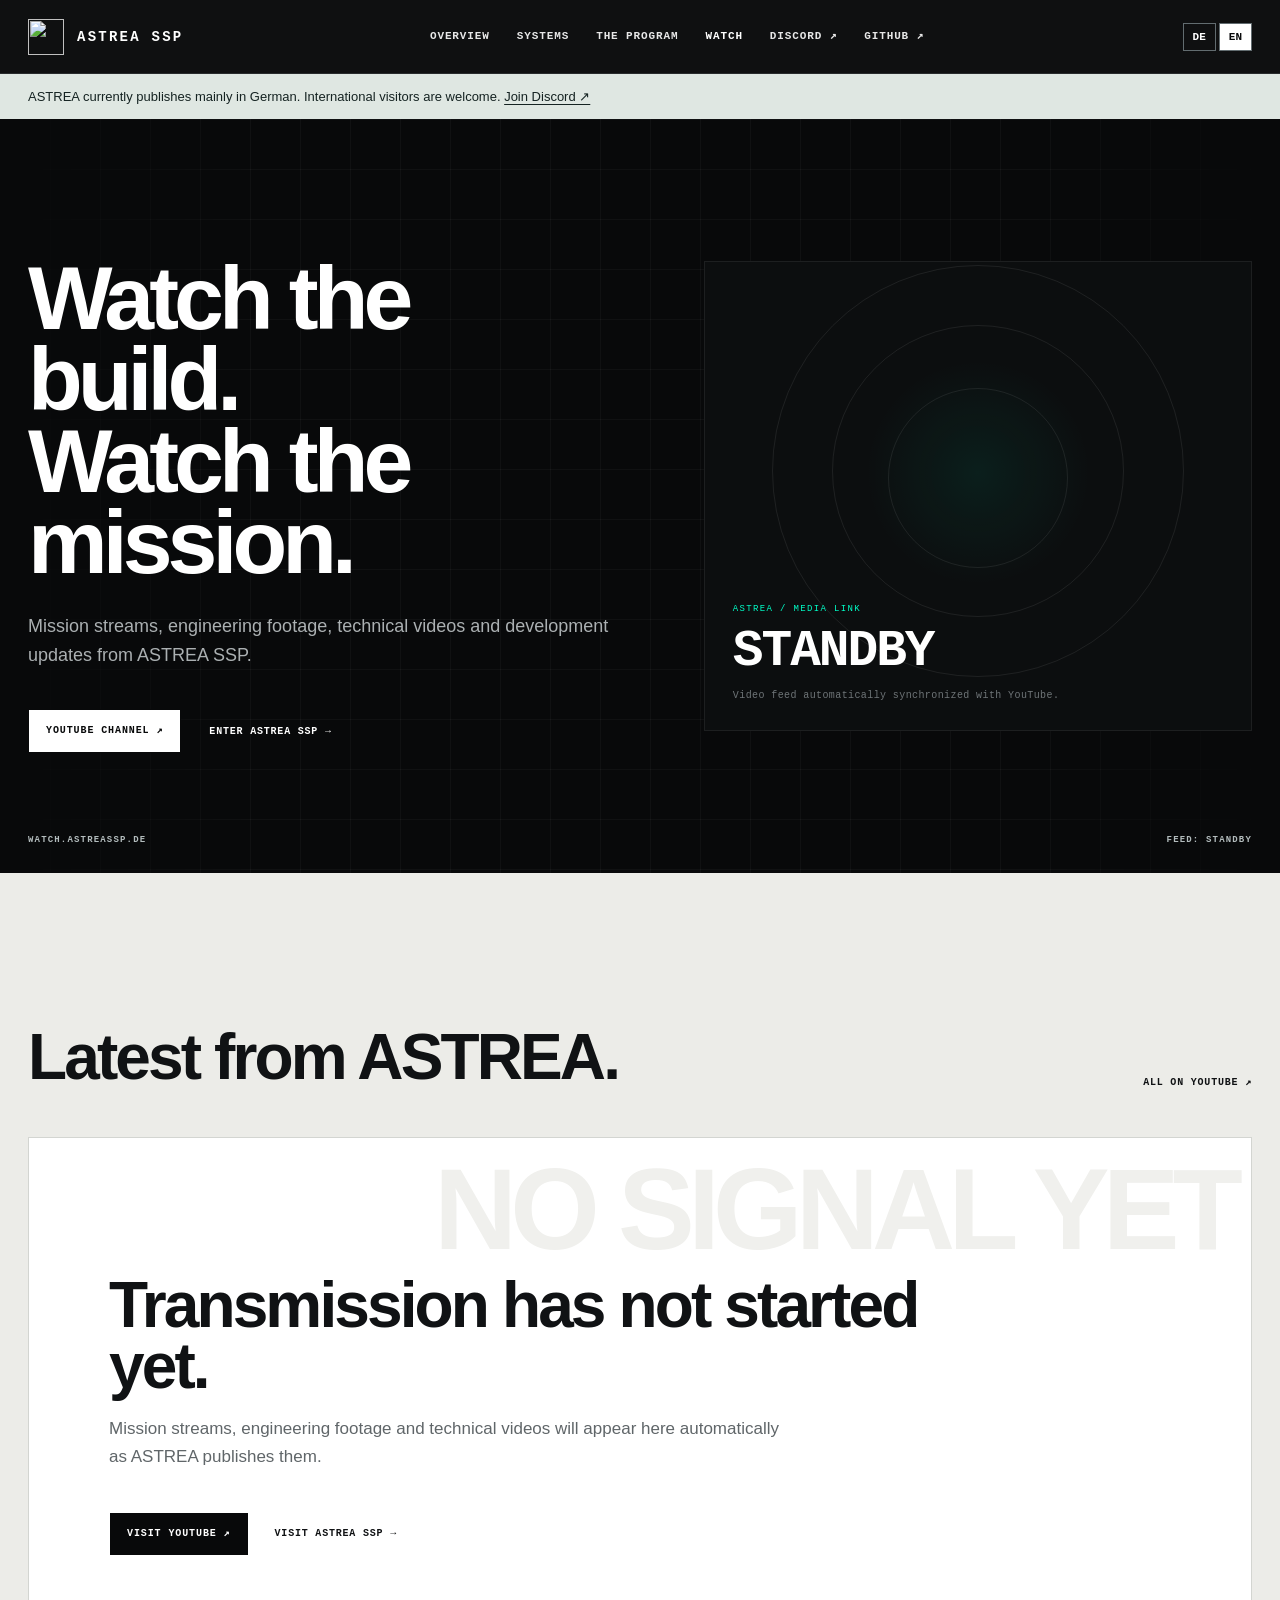
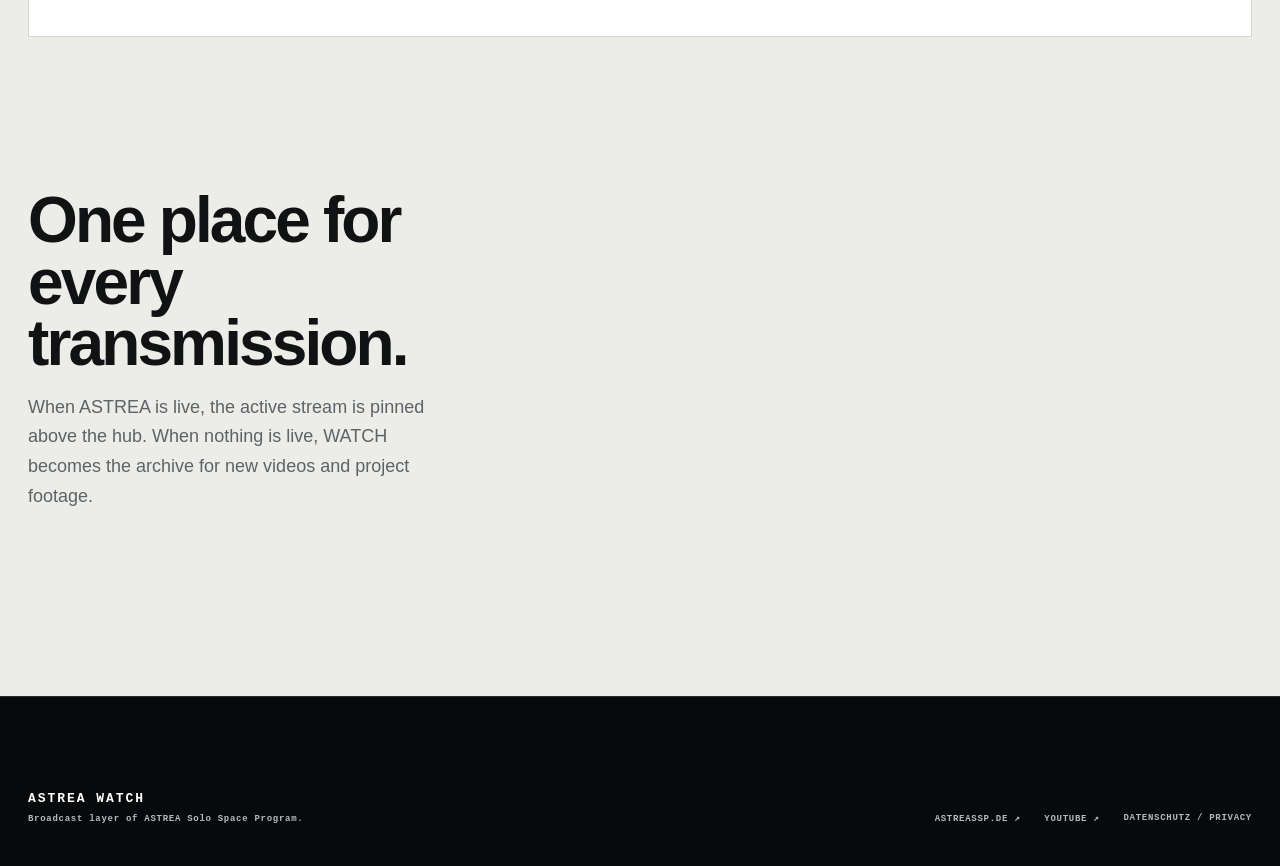
==== commit 098cb908: "Publish polished WATCH showcase without linking incomplete imprint" ====
--- a/index.html
+++ b/index.html
@@ -47,6 +47,7 @@
         </div>
 
         <div class="live-player">
+          <img id="live-poster" class="live-poster" alt="" hidden loading="lazy">
           <button id="live-consent" class="video-consent live-consent" type="button" hidden>Load YouTube livestream</button>
           <iframe id="live-frame" loading="lazy" title="ASTREA live stream" allow="autoplay; encrypted-media; picture-in-picture; web-share" allowfullscreen referrerpolicy="strict-origin-when-cross-origin"></iframe>
         </div>
@@ -129,7 +130,7 @@
       <a href="https://astreassp.de">astreassp.de ↗</a>
       <a href="https://www.youtube.com/@astreassp" target="_blank" rel="noreferrer">YouTube ↗</a>
       <a href="https://astreassp.de/privacy">Datenschutz / Privacy</a>
-      <a href="https://astreassp.de/impressum">Impressum / Legal notice</a>
+      
     </div>
   </footer>
 
@@ -144,7 +145,11 @@
         <button class="modal-close" type="button" data-close-player aria-label="Close video player">CLOSE</button>
       </div>
       <div class="modal-frame">
-        <div class="video-consent" id="player-consent"><p id="player-consent-text"></p><button id="player-consent-button" class="button button-light" type="button">Load video</button></div>
+        <div class="video-consent" id="player-consent">
+          <p id="player-consent-text"></p>
+          <a class="privacy-consent-link" href="https://astreassp.de/privacy" target="_blank" rel="noopener noreferrer" aria-label="Datenschutz / Privacy (new tab)">Datenschutz / Privacy ↗</a>
+          <button id="player-consent-button" class="button button-light" type="button">Load video</button>
+        </div>
         <iframe id="modal-iframe" hidden title="ASTREA video player" allow="autoplay; encrypted-media; picture-in-picture; web-share" allowfullscreen referrerpolicy="strict-origin-when-cross-origin"></iframe>
       </div>
     </div>
--- a/assets/site.css
+++ b/assets/site.css
@@ -537,3 +537,14 @@
 @media(max-width:980px){.language-switch{margin-left:auto;margin-right:10px}}
 @media(max-width:700px){.language-switch{gap:2px}.language-switch button{padding:7px 6px}.site-footer{align-items:flex-start;flex-direction:column}.hero-panel{min-height:320px}}
 @media(prefers-reduced-motion:reduce){html{scroll-behavior:auto}.live-dot{animation:none}.video-thumb img,.video-card:hover .video-thumb img{transition:none;transform:none}}
+
+/* Images are synchronized server-side into this same-origin repository. */
+.video-thumb--local>img{position:absolute;inset:0;width:100%;height:100%;object-fit:cover}
+.video-thumbnail-label[hidden],.live-poster[hidden]{display:none!important}
+.live-poster{position:absolute;inset:0;width:100%;height:100%;object-fit:cover;z-index:1}
+.live-consent{z-index:2;background:linear-gradient(135deg,#000b,#0008);text-shadow:0 2px 14px #000}
+.privacy-consent-link{text-decoration:underline;text-underline-offset:3px;color:#c0d6d1;font-size:13px}
+.video-thumb--local>.video-play{z-index:2}
+
+.skip-link{position:fixed;z-index:999;top:8px;left:10px;transform:translateY(-180%);padding:12px 18px;background:#fff;color:#080a0c;border:2px solid #111;font:700 14px Arial,sans-serif}
+.skip-link:focus{transform:none}
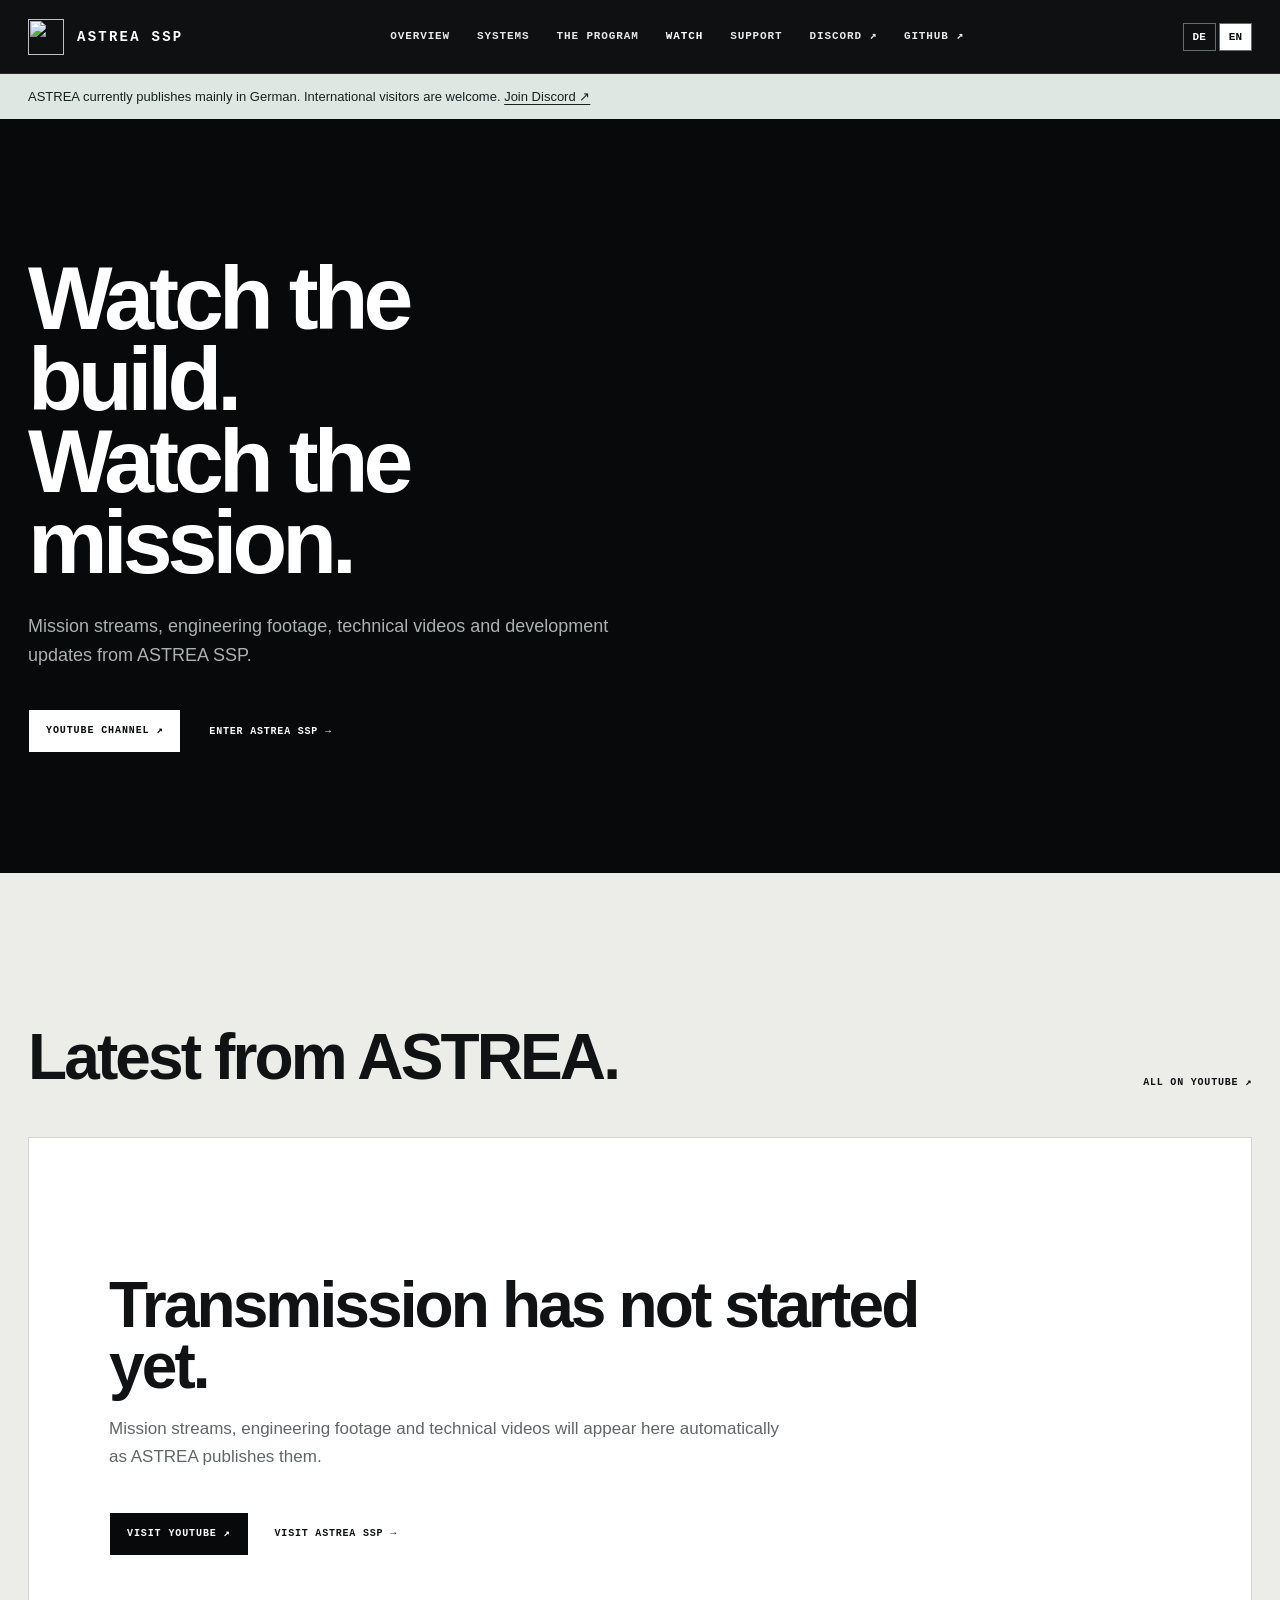
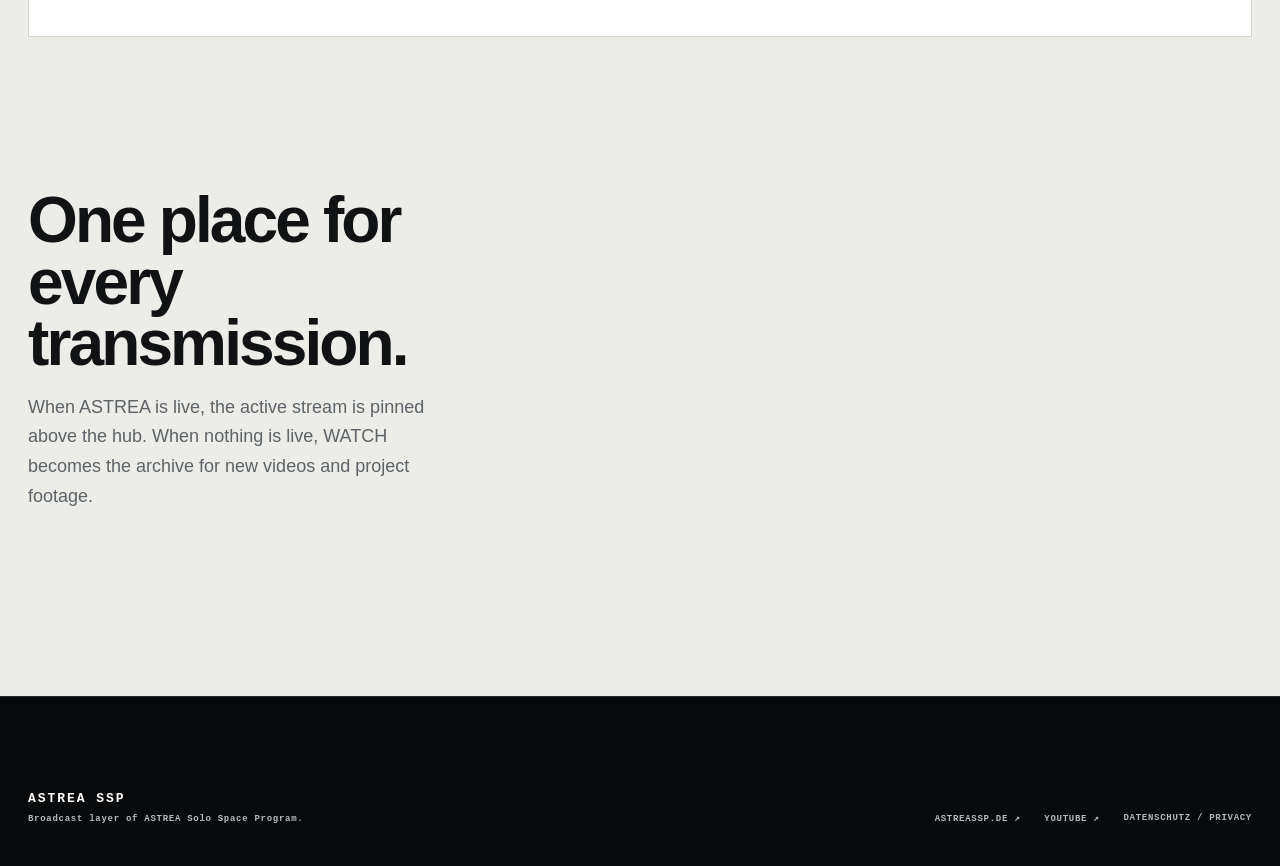
==== commit 87de26eb: "Remove WATCH signal chrome and align global navigation and branding" ====
--- a/index.html
+++ b/index.html
@@ -17,6 +17,7 @@
   <meta name="twitter:card" content="summary">
   <link rel="icon" type="image/png" href="https://astreassp.de/favicon.png">
   <link rel="stylesheet" href="/assets/site.css">
+  <link rel="stylesheet" href="https://astreassp.de/assets/brand.css">
 </head>
 <body>
   <header class="site-header">
@@ -30,6 +31,7 @@
     <a href="https://astreassp.de/projects" data-i18n="nav_projects">Systems</a>
     <a href="https://astreassp.de/about" data-i18n="nav_about">The Program</a>
     <a class="active" href="https://watch.astreassp.de/" data-i18n="nav_watch">Watch</a>
+    <a href="https://astreassp.de/support" data-i18n="nav_support">Support</a>
     <a href="https://discord.gg/NRd868Dkj2" target="_blank" rel="noreferrer" data-i18n="nav_discord">Discord ↗</a>
     <a class="nav-github" href="https://github.com/ASTREA-SSP" target="_blank" rel="noreferrer" data-i18n="nav_github">GitHub ↗</a>
   </nav>
@@ -60,9 +62,7 @@
     </section>
 
     <section class="hero">
-      <div class="hero-grid"></div>
-
-      <div class="hero-copy">
+<div class="hero-copy">
         
         <h1 data-i18n="hero_title">Watch the build.<br>Watch the mission.</h1>
         <p class="hero-lead" data-i18n="hero_lead">Mission streams, engineering footage, technical videos and development updates from ASTREA SSP.</p>
@@ -73,19 +73,7 @@
         </div>
       </div>
 
-      <div class="hero-panel" aria-hidden="true">
-        <div class="signal-rings"></div>
-        <div class="hero-panel-copy">
-          <span class="panel-kicker">ASTREA / MEDIA LINK</span>
-          <strong id="signal-state">STANDBY</strong>
-          <span data-i18n="signal_copy">Video feed automatically synchronized with YouTube.</span>
-        </div>
-      </div>
 
-      <div class="hero-meta">
-        <span>WATCH.ASTREASSP.DE</span>
-        <span id="sync-status">FEED: STANDBY</span>
-      </div>
     </section>
 
     <section class="content-shell" id="video-content">
@@ -100,9 +88,7 @@
       <div class="video-grid" id="video-grid" hidden></div>
 
       <div class="empty-state" id="empty-state">
-        <div class="empty-code">NO SIGNAL YET</div>
-        
-        <h2 data-i18n="empty_title">Transmission has not started yet.</h2>
+  <h2 data-i18n="empty_title">Transmission has not started yet.</h2>
         <p data-i18n="empty_copy">Mission streams, engineering footage and technical videos will appear here automatically as ASTREA publishes them.</p>
 
         <div class="empty-actions">
@@ -123,8 +109,8 @@
 
   <footer class="site-footer">
     <div>
-      <strong>ASTREA WATCH</strong>
-      <span data-i18n="footer_copy">Broadcast layer of ASTREA Solo Space Program.</span>
+      <strong>ASTREA SSP</strong>
+      <span data-i18n="footer_copy">Videos und Livestreams aus dem ASTREA Solo Space Program.</span>
     </div>
     <div class="footer-links">
       <a href="https://astreassp.de">astreassp.de ↗</a>
